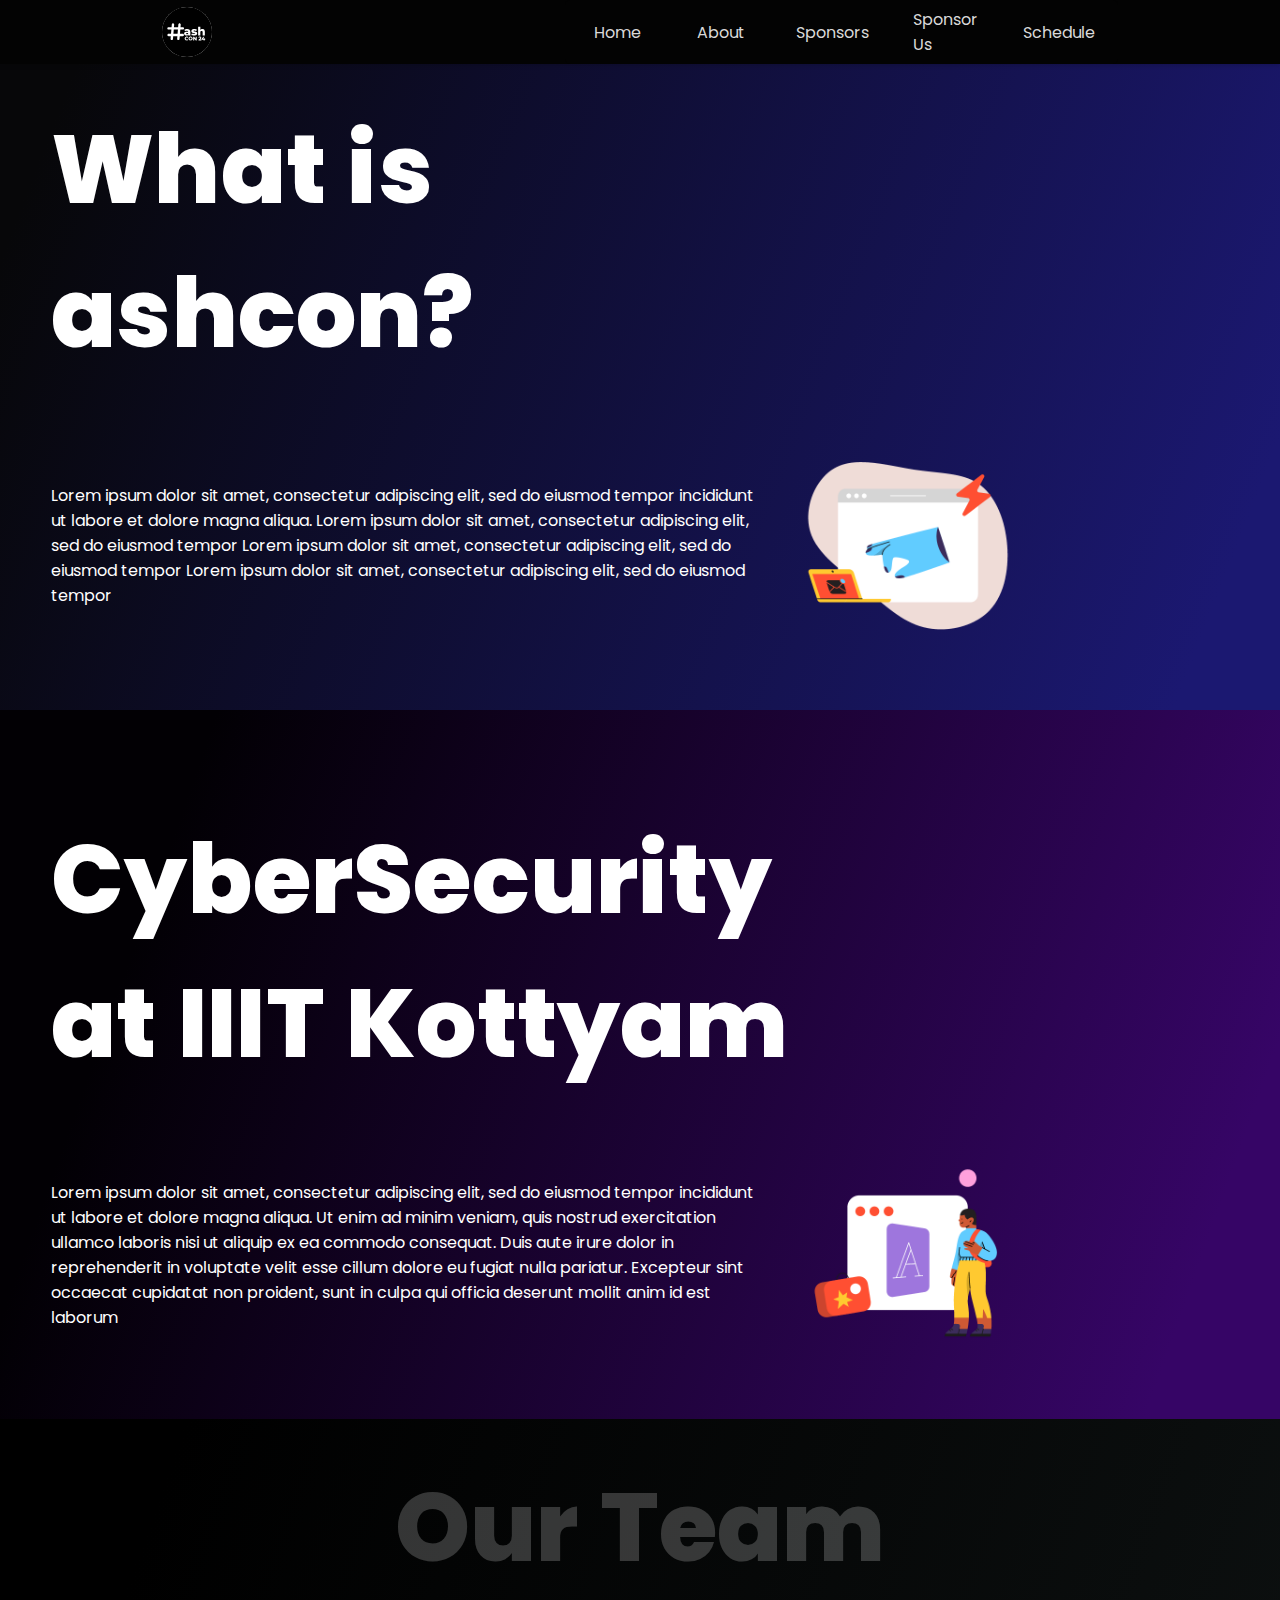
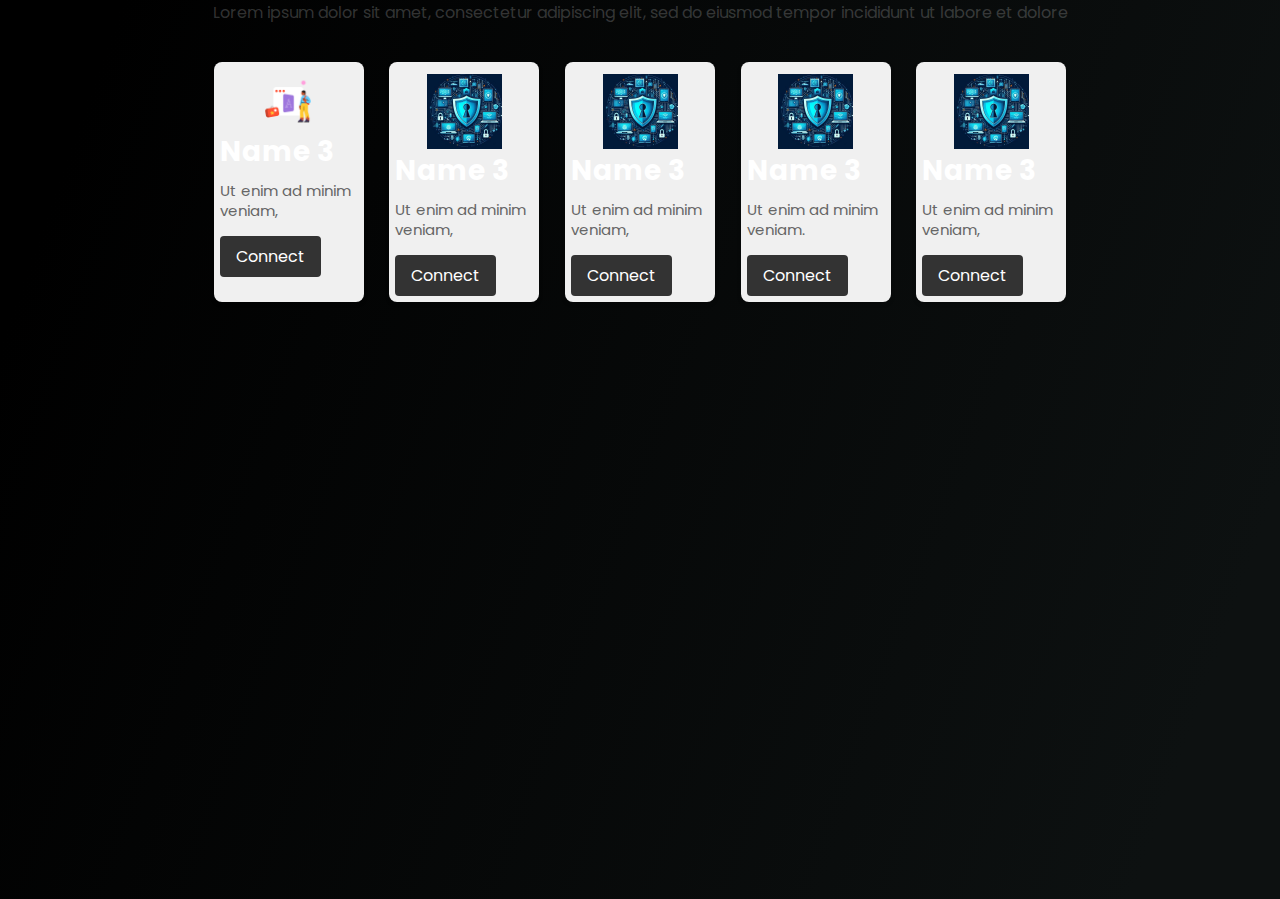
==== index.html @ 18a9d892 "Update and rename aboutus.html to index.html" ====
<!DOCTYPE html>
<html lang="en">
    <head>
        <meta charset="UTF-8" />
        <meta name="viewport" content="width=device-width initial-scale=1" />
        <title>About Us</title>
        <link rel="stylesheet" href="styles-aboutus.css" />
    </head>
    <body>
        <header id="navbar">
            <nav class="navbar-container container">
                <a href="/" class="home-link">
                  <div class="navbar-logo"><img src="Logo.svg" class="logo"></div>
                  
                </a>
                <button type="button" id="navbar-toggle" aria-controls="navbar-menu" aria-label="Toggle menu" aria-expanded="false">
                  <span class="icon-bar"></span>
                  <span class="icon-bar"></span>
                  <span class="icon-bar"></span>
                </button>
                <div id="navbar-menu" aria-labelledby="navbar-toggle">
                  <ul class="navbar-links">
                    <li class="navbar-item"><a class="navbar-link" href="/home">Home</a></li>
                    <li class="navbar-item"><a class="navbar-link" href="/about">About</a></li>
                    <li class="navbar-item"><a class="navbar-link" href="/sponsors">Sponsors</a></li>
                    <li class="navbar-item"><a class="navbar-link" href="/sponsorUs">Sponsor Us</a></li>
                    <li class="navbar-item"><a class="navbar-link" href="/Schedule">Schedule</a></li>
                  </ul>
                </div>
              </nav>
        </header>

        <section class="section-1">
            
            <div class="content-main">
                
                    <div class="main-info">
                        <h1>What is</h1>
                        <h1><span class="change"></span>ashcon?</h1>
                        
                    </div>
                    <div class="main-img">
                        <p>
                            Lorem ipsum dolor sit amet, consectetur adipiscing elit, sed do eiusmod tempor incididunt ut labore et dolore magna aliqua. 
                               Lorem ipsum dolor sit amet, consectetur adipiscing elit, sed do eiusmod tempor
                               Lorem ipsum dolor sit amet, consectetur adipiscing elit, sed do eiusmod tempor
                               Lorem ipsum dolor sit amet, consectetur adipiscing elit, sed do eiusmod tempor
                       </p>
                            <img src="data-security-threat.png" />
                    </div>

            </div>
            
        </section>
        <section class="section-2">
            
            <div class="content-main">
                
                    <div class="main-info">
                        <h1> CyberSecurity</h1>
                        <h1>at IIIT Kottyam</h1>
                       
                    </div>
                    <div class="main-img">
                        <p>
                            Lorem ipsum dolor sit amet, consectetur adipiscing elit, sed do eiusmod tempor incididunt ut labore et dolore magna aliqua. Ut enim ad minim veniam, quis nostrud exercitation ullamco laboris nisi ut aliquip ex ea commodo consequat.
                            Duis aute irure dolor in reprehenderit in voluptate velit esse cillum dolore eu fugiat nulla pariatur.
                           Excepteur sint occaecat cupidatat non proident, sunt in culpa qui officia deserunt mollit anim id est laborum
                           
                       </p>
                            <img src="person-taking-an-online-class.png" />
                    </div>

            </div>
            
        </section>

        <section class="section-3">
            <div class="content-main">
                    <section class="scroll-reveal main-info">
                        <h1>Our Team</h1>
                        <p>
                             Lorem ipsum dolor sit amet, consectetur adipiscing elit, sed do eiusmod tempor incididunt ut labore et dolore
                        </p>
                    </section>
            </div>
                    <div class="card-container">
                         
                        
                        <div class="card">
                            <img src="person-taking-an-online-class.png" />
                            <div class="card-content">
                            <h3>Name 3</h3>
                            <p>Ut enim ad minim veniam,</p>
                            <a href ="#" class="btn">Connect</a>
                        </div>
                         </div>
                         <div class="card">
                            <img src="cybersec.jpg" />
                            <div class="card-content">
                            <h3>Name 3</h3>
                            <p>Ut enim ad minim veniam,</p>
                            <a href ="#" class="btn">Connect</a>
                        </div>
                         </div>
                         <div class="card">
                            <img src="cybersec.jpg" />
                            <div class="card-content">
                            <h3>Name 3</h3>
                            <p>Ut enim ad minim veniam,</p>
                            <a href ="#" class="btn">Connect</a>
                        </div>
                         </div>
                         <div class="card">
                            <img src="cybersec.jpg" />
                            <div class="card-content">
                            <h3>Name 3</h3>
                            <p>Ut enim ad minim veniam.</p>
                            <a href ="#" class="btn">Connect</a>
                        </div>
                         </div>
                         <div class="card">
                            <img src="cybersec.jpg" />
                            <div class="card-content">
                            <h3>Name 3</h3>
                            <p>Ut enim ad minim veniam,</p>
                            <a href ="#" class="btn">Connect</a>
                        </div>
                         </div>
                    </div>
        </section>
        <script src="script.js"></script>
    </body>
</html>
---- styles-aboutus.css ----
@import url('https://fonts.googleapis.com/css2?family=Poppins:wght@200;300;400;500;600;700&display=swap');

:root {
    --navbar-bg-color: hsl(0, 0%, 1%);
    --navbar-text-color: hsl(0, 0%, 85%);
    --navbar-text-color-focus: white;
    --navbar-bg-contrast: hsl(0, 0%, 25%);
  }

*{
  margin: 0;
  padding: 0;
  box-sizing: border-box;
  font-family: 'Poppins', sans-serif;
  color: white;
  text-decoration: none;

}
html,body{
    width: 100%;
    scroll-behavior: smooth;
    
    
}

.container {
    max-width: 1000px;
    padding-left: 1.4rem;
    padding-right: 1.4rem;
    margin-left: auto;
    margin-right: auto;
  }
  #navbar {
    --navbar-height: 64px;
    position: fixed;
    height: var(--navbar-height);
    background-color: var(--navbar-bg-color);
    left: 0;
    right: 0;
    box-shadow: 0 2px 4px rgba(0, 0, 0, 0.15);
    z-index: 2;
  }
  .navbar-container {
    display: flex;
    justify-content: space-between;
    height: 100%;
    align-items: center;
  }
  .navbar-item {
    margin: 0.6em;
    width: 100%;
  }
  
  .home-link,
  .navbar-link {
    color: var(--navbar-text-color);
    text-decoration: none;
    display: flex;
    word-spacing: 0.5px;
    font-weight: 400;
    align-items: center;
  }
  
  .home-link:is(:focus, :hover) {
    color: var(--navbar-text-color-focus);
  }
  
  .navbar-link {
    justify-content: center;
    width: 100%;
    padding: 0.4em 0.8em;
    border-radius: 5px;
  }
  
  .navbar-link:is(:focus, :hover) {
    color: var(--navbar-text-color-focus);
    background-color: var(--navbar-bg-contrast);
  }
  .navbar-logo {
    background-color: var(--navbar-text-color-focus);
    border-radius: 50%;
    width: 50px;
    height: 50px;
    margin-right: 0.5em;
  }
  #navbar-toggle {
    cursor: pointer;
    border: none;
    background-color: transparent;
    width: 40px;
    height: 40px;
    display: flex;
    align-items: center;
    justify-content: center;
    flex-direction: column;
  }
  .icon-bar {
    display: block;
    width: 25px;
    height: 4px;
    margin: 2px;
    background-color: var(--navbar-text-color);
  }
  #navbar-toggle:is(:focus, :hover) .icon-bar {
    background-color: var(--navbar-text-color-focus);
  }
  #navbar-toggle[aria-expanded="true"] .icon-bar:is(:first-child, :last-child) {
    position: absolute;
    margin: 0;
    width: 30px;
  }
  #navbar-toggle[aria-expanded="true"] .icon-bar:first-child {
    transform: rotate(45deg);
  }
  #navbar-toggle[aria-expanded="true"] .icon-bar:nth-child(2) {
    opacity: 0;
  }
  #navbar-toggle[aria-expanded="true"] .icon-bar:last-child {
    transform: rotate(-45deg);
  }
  #navbar-menu {
    position: fixed;
    top: var(--navbar-height);
    bottom: 0;
    opacity: 0;
    visibility: hidden;
    left: 0;
    right: 0;
  }
  #navbar-toggle[aria-expanded="true"] + #navbar-menu {
    background-color: rgba(0, 0, 0, 0.4);
    opacity: 1;
    visibility: visible;
  }
  .navbar-links {
    list-style: none;
    position: absolute;
    background-color: var(--navbar-bg-color);
    display: flex;
    flex-direction: column;
    align-items: center;
    left: 0;
    right: 0;
    margin: 1.4rem;
    border-radius: 5px;
    box-shadow: 0 0 20px rgba(0, 0, 0, 0.3);
  }
.logo{
    width: 100%
}
  #navbar-toggle[aria-expanded="true"] + #navbar-menu .navbar-links {
    padding: 1em;
  }
  @media screen and (min-width: 700px) {
    #navbar-toggle,
    #navbar-toggle[aria-expanded="true"] {
      display: none;
    }
  
    #navbar-menu,
    #navbar-toggle[aria-expanded="true"] #navbar-menu {
      visibility: visible;
      opacity: 1;
      position: static;
      display: block;
      height: 100%;
    }

  
    .navbar-links,
    #navbar-toggle[aria-expanded="true"] #navbar-menu .navbar-links {
      margin: 0;
      padding: 0;
      box-shadow: none;
      position: static;
      flex-direction: row;
      width: 100%;
      height: 100%;
    }
  }
.section-1{
    
    background-image: linear-gradient( 111.4deg,  rgba(7,7,9,1) 6.5%, rgba(27,24,113,1) 93.2% );
    margin: 0 auto;
    

}
.section-2{
    width: 100vw;
    background-image: linear-gradient( 109.6deg, rgba(2,0,4,1) 14.2%,rgb(54, 5, 102)91.2% );
    margin: 0 auto;

}
.section-3{
    height: 120vh;
    background: linear-gradient(109.6deg, rgb(0, 0, 0) 11.2%, rgb(13, 17, 17) 91.1%);
    margin: 0 auto;

}

h1{
    font-weight: 800;
    font-size: 6rem;
    letter-spacing: 0.2px;
    word-spacing: 0.2rem;
    line-height: 1.5;
    
}


.section-1 > .content-main, .section-2 > .content-main{
    position: relative;
    top: 20%;
    padding: 4%;

}

.change::after{
    content: "";
    animation: change 2s linear infinite;
    
}

@keyframes change{
    0%{
        content: "#";
    }
    100%{
        content: "H";
    }

}



.content-main{
    width: 100%;
    display: flex;
    flex-direction: column;
    justify-content: space-between;
    align-items: center;
    margin:  auto;
    
}



.main-info{
    width: 100%;
    max-width: 100%;
    text-align: justify;
    margin: 4%;
    margin-bottom: 4%;


}
.main-img{
    display:flex;
    flex-direction: row;
    justify-content: flex-start;
    align-items: center;
    width: 100%;
    
    
}

.main-img p{
    position: relative;
    top: 10%;
    width: 60%;
    animation: fade 3s linear both;
    animation-timeline: view();
    -webkit-animation-timeline: view();
    animation-range: entry 30% cover 40%;
    animation-duration: 1ms;
}
@keyframes fade{
    from{
            opacity: 0;
            
            
    }
    to{
        opacity: 1;
        transform: translateX(6%);
        
    }

}

@-moz-keyframes fade{
    from{
            opacity: 0;
            
            
    }
    to{
        opacity: 1;
        transform: translateX(6%);
        
    }

}
.main-img img{
    
    width: 30%;
    border-radius: 50%;
    width: 300px;
    animation: fade 4s linear both;
    animation-range: entry 30% cover 30%;
    animation-timeline: view();
}


.section-3 > .content-main{
    position: relative;
    top: 1%;
    padding: 2%;
}

.section-3 > .content-main > .main-info{
    text-align: center;
    display: flex;
    flex-direction: column;
    justify-items: center;
    align-items: center;
    margin: 0 auto;
}

.scroll-reveal > *{
    color: hsl(0 0% 100% / 0.2);
    background-repeat: no-repeat;
    background-clip: text;
    background-size: 0% 100%;
    background-image: linear-gradient(90deg, white,white);
    animation: scroll-reveal linear forwards;
    -webkit-animation-timeline: view();
    animation-timeline: view();
    animation-range: entry 20% cover 40%;
    
    
}


@keyframes scroll-reveal {
    to{
        background-size: 100% 100% ;
    }
}

.card-container{
    display: flex;
    flex-direction: row;
    flex-wrap: wrap;
    justify-content: center;

    margin-top: 10px;
}

.card{
    width: 150px;
    background-color: #f0f0f0;
    border-radius: 8px;
    overflow: hidden;
    box-shadow: 0 2px 4px rgba(0,0,0,0.2);
    margin: 1%;
    transition: tranform 0.8s ease;
}

.card img{
    width: 50%;
    height: auto;
    align-self: center;
    position: relative;
    top: 5%;
    left: 25%;
    margin: 0 auto;

}
.card:hover{
    transform: translateY(-10px);
}
.card-content{
    padding: 4%;
}

.card-content h3{
    font-size: 28px;
    margin-bottom: 8px;
}

.card-content p{
    color: #666;
    font-size: 15px;
    line-height:  1.3;
}

.card-content .btn{
    display: inline-block;
    padding: 8px 16px;
    background-color: #333;
    border-radius: 4px;
    margin-top: 16px;
    color: #fff;
}




@media only screen and (max-width: 767px) {

    /* Styles for screens up to 768px width */
    .navbar > ul > li{
        content :"";
    }
    .section-1,.section-2,.section-3{
        width: 100vw;
        overflow-x: hidden ;
    }
    .main-info{
        position: relative;
        top: 10%;
    }
    
    h1{
        font-size: 3rem;
        position: relative;
        top: 30%;
        margin: 2% auto;
    }
    .main-img{
        display:flex;
        flex-direction: column;
        justify-content: flex-start;
        align-items: center;
        width: 100%;
        
        
    }
    
    .main-img p{
        margin-top: 2%;
        width: 60%;
        animation: fade 1s linear both;
        animation-timeline: view();
        -webkit-animation-timeline: view();
        animation-range: entry 10% cover 20%;
        animation-duration: 1ms;
    }
    @keyframes fade{
        from{
                opacity: 0;
                
                
        }
        to{
            opacity: 1;
            
            
        }
    

    
}
  
  @media only screen and (min-width: 768px) and (max-width: 1024px) {
    /* Styles for screens between 769px and 1024px width */
    
   
    h1{
        
        font-size: 4rem;
        letter-spacing: 0.1px;
        word-spacing: 0.2rem;
        line-height: 1.2;
        margin-bottom: 2%;
        
    }
    
    .main-img p{
        margin-top: 2%;
        width: 60%;
        animation: fade 3s linear both;
        animation-timeline: view();
        -webkit-animation-timeline: view();
        animation-range: entry 50% cover 40%;
        animation-duration: 1ms;
    }
    @keyframes fade{
        from{
                opacity: 0;
                
                
        }
        to{
            opacity: 1;
            
            
        }
    
    }
    
   
  }
}
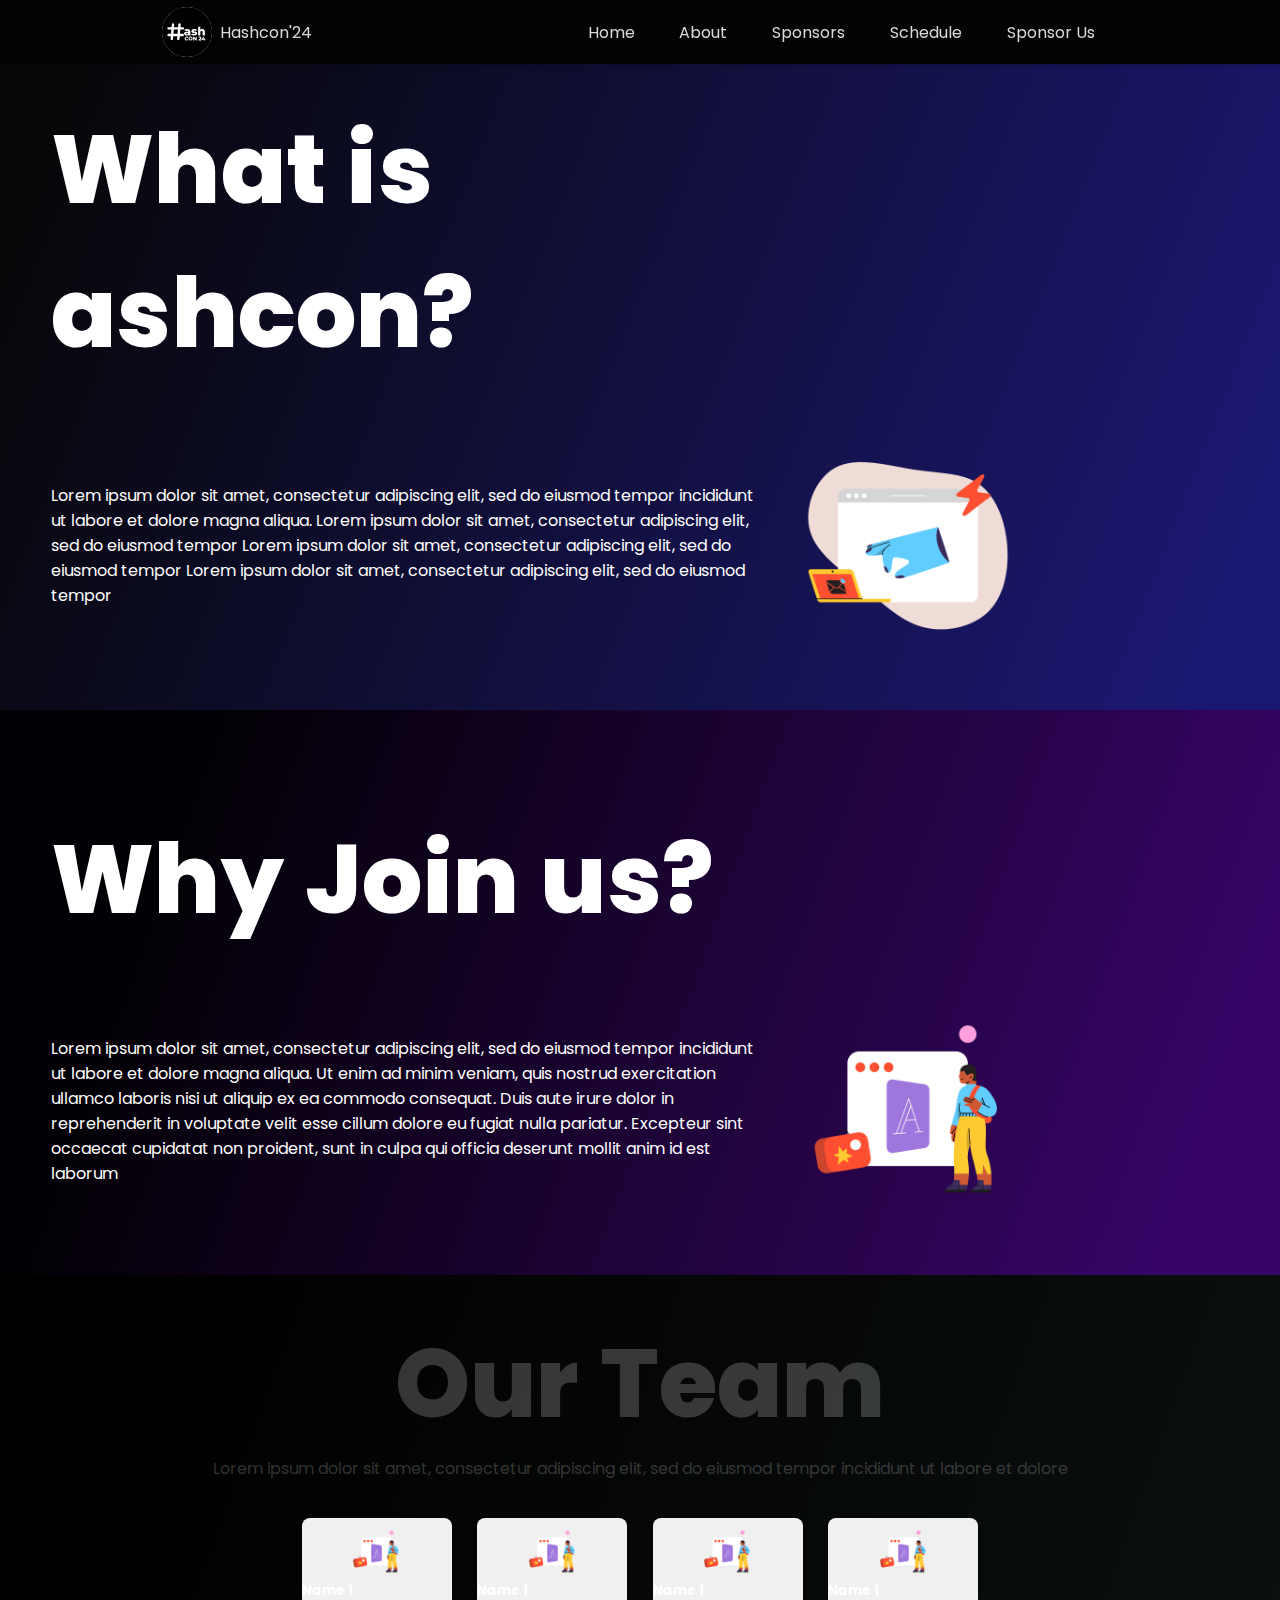
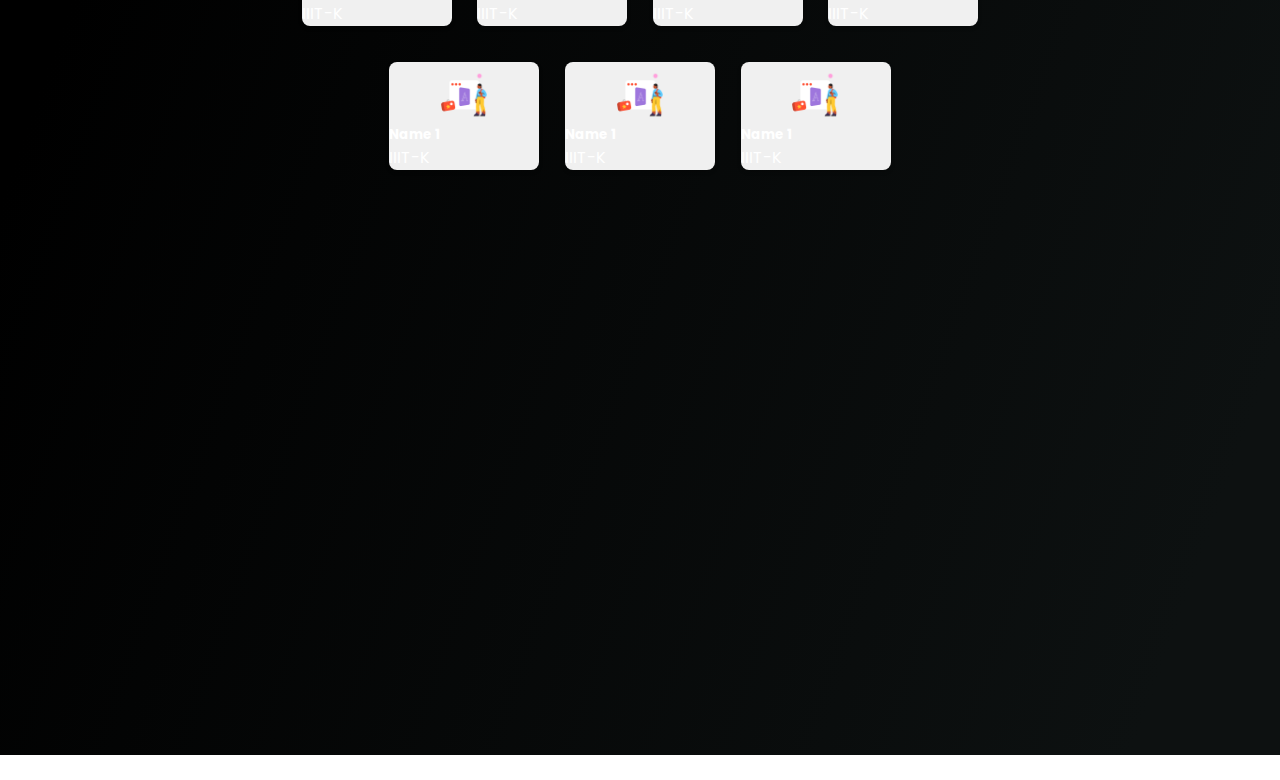
==== commit fe193141: "Update index.html" ====
--- a/index.html
+++ b/index.html
@@ -5,13 +5,16 @@
         <meta name="viewport" content="width=device-width initial-scale=1" />
         <title>About Us</title>
         <link rel="stylesheet" href="styles-aboutus.css" />
+        <link rel="stylesheet" href="https://cdnjs.cloudflare.com/ajax/libs/font-awesome/6.3.0/css/all.min.css">
+        <link rel="icon" type="image/x-icon" href="logo.png">
     </head>
     <body>
+        <div class="flex">
         <header id="navbar">
             <nav class="navbar-container container">
                 <a href="/" class="home-link">
                   <div class="navbar-logo"><img src="Logo.svg" class="logo"></div>
-                  
+                  Hashcon'24
                 </a>
                 <button type="button" id="navbar-toggle" aria-controls="navbar-menu" aria-label="Toggle menu" aria-expanded="false">
                   <span class="icon-bar"></span>
@@ -23,8 +26,8 @@
                     <li class="navbar-item"><a class="navbar-link" href="/home">Home</a></li>
                     <li class="navbar-item"><a class="navbar-link" href="/about">About</a></li>
                     <li class="navbar-item"><a class="navbar-link" href="/sponsors">Sponsors</a></li>
-                    <li class="navbar-item"><a class="navbar-link" href="/sponsorUs">Sponsor Us</a></li>
                     <li class="navbar-item"><a class="navbar-link" href="/Schedule">Schedule</a></li>
+                    <li class="navbar-item"><a class="navbar-link" href="/sponsorUs">Sponsor&nbsp;Us</a></li>
                   </ul>
                 </div>
               </nav>
@@ -36,8 +39,7 @@
                 
                     <div class="main-info">
                         <h1>What is</h1>
-                        <h1><span class="change"></span>ashcon?</h1>
-                        
+                        <h1><span class="change"></span>ashcon?</h1> 
                     </div>
                     <div class="main-img">
                         <p>
@@ -57,9 +59,7 @@
             <div class="content-main">
                 
                     <div class="main-info">
-                        <h1> CyberSecurity</h1>
-                        <h1>at IIIT Kottyam</h1>
-                       
+                        <h1>Why Join us?</h1>
                     </div>
                     <div class="main-img">
                         <p>
@@ -84,51 +84,71 @@
                         </p>
                     </section>
             </div>
-                    <div class="card-container">
-                         
-                        
-                        <div class="card">
+                <div class="card-container">
+                    <div class="card">
                             <img src="person-taking-an-online-class.png" />
-                            <div class="card-content">
-                            <h3>Name 3</h3>
-                            <p>Ut enim ad minim veniam,</p>
-                            <a href ="#" class="btn">Connect</a>
+                        <div class="card-info">
+                                <h5>Name 1</h5>
+                                <p>IIIT-K</p>
                         </div>
-                         </div>
-                         <div class="card">
-                            <img src="cybersec.jpg" />
-                            <div class="card-content">
-                            <h3>Name 3</h3>
-                            <p>Ut enim ad minim veniam,</p>
-                            <a href ="#" class="btn">Connect</a>
+                    </div>
+                    <div class="card">
+                        <img src="person-taking-an-online-class.png" />
+                    <div class="card-info">
+                            <h5>Name 1</h5>
+                            <p>IIIT-K</p>
+                    </div>
+                </div>
+                <div class="card">
+                    <img src="person-taking-an-online-class.png" />
+                <div class="card-info">
+                        <h5>Name 1</h5>
+                        <p>IIIT-K</p>
+                </div>
+            </div>
+            <div class="card">
+                <img src="person-taking-an-online-class.png" />
+            <div class="card-info">
+                    <h5>Name 1</h5>
+                    <p>IIIT-K</p>
+            </div>
+        </div>
+                </div>
+                <div class="card-container">
+                    <div class="card">
+                            <img src="person-taking-an-online-class.png" />
+                        <div class="card-info">
+                                <h5>Name 1</h5>
+                                <p>IIIT-K</p>
                         </div>
-                         </div>
-                         <div class="card">
-                            <img src="cybersec.jpg" />
-                            <div class="card-content">
-                            <h3>Name 3</h3>
-                            <p>Ut enim ad minim veniam,</p>
-                            <a href ="#" class="btn">Connect</a>
-                        </div>
-                         </div>
-                         <div class="card">
-                            <img src="cybersec.jpg" />
-                            <div class="card-content">
-                            <h3>Name 3</h3>
-                            <p>Ut enim ad minim veniam.</p>
-                            <a href ="#" class="btn">Connect</a>
-                        </div>
-                         </div>
-                         <div class="card">
-                            <img src="cybersec.jpg" />
-                            <div class="card-content">
-                            <h3>Name 3</h3>
-                            <p>Ut enim ad minim veniam,</p>
-                            <a href ="#" class="btn">Connect</a>
-                        </div>
-                         </div>
                     </div>
+                    <div class="card">
+                        <img src="person-taking-an-online-class.png" />
+                    <div class="card-info">
+                            <h5>Name 1</h5>
+                            <p>IIIT-K</p>
+                    </div>
+                </div>
+                <div class="card">
+                    <img src="person-taking-an-online-class.png" />
+                <div class="card-info">
+                        <h5>Name 1</h5>
+                        <p>IIIT-K</p>
+                </div>
+            </div>
+                </div>
         </section>
+        <footer class="footer">
+            <div class="social-media">
+              <a href="https://www.facebook.com/iiitkottayamofficial/" target="_blank"><i class="fab fa-facebook-f"></i></a>
+              <a href="https://twitter.com/IIITKKottayam" target="_blank"><i class="fab fa-twitter"></i></a>
+              <a href="https://www.instagram.com/yourpage" target="_blank"><i class="fab fa-instagram"></i></a>
+              <a href="https://www.linkedin.com/in/iiit-kottayam" target="_blank"><i class="fab fa-linkedin-in"></i></a>
+              <a href="https://www.youtube.com/channel/UC3jrKDXjl7_c5bld5x8C1vw" target="_blank"><i class="fab fa-youtube"></i></a>
+              
+            </div>
+        </footer>
+    </div>
         <script src="script.js"></script>
     </body>
 </html>
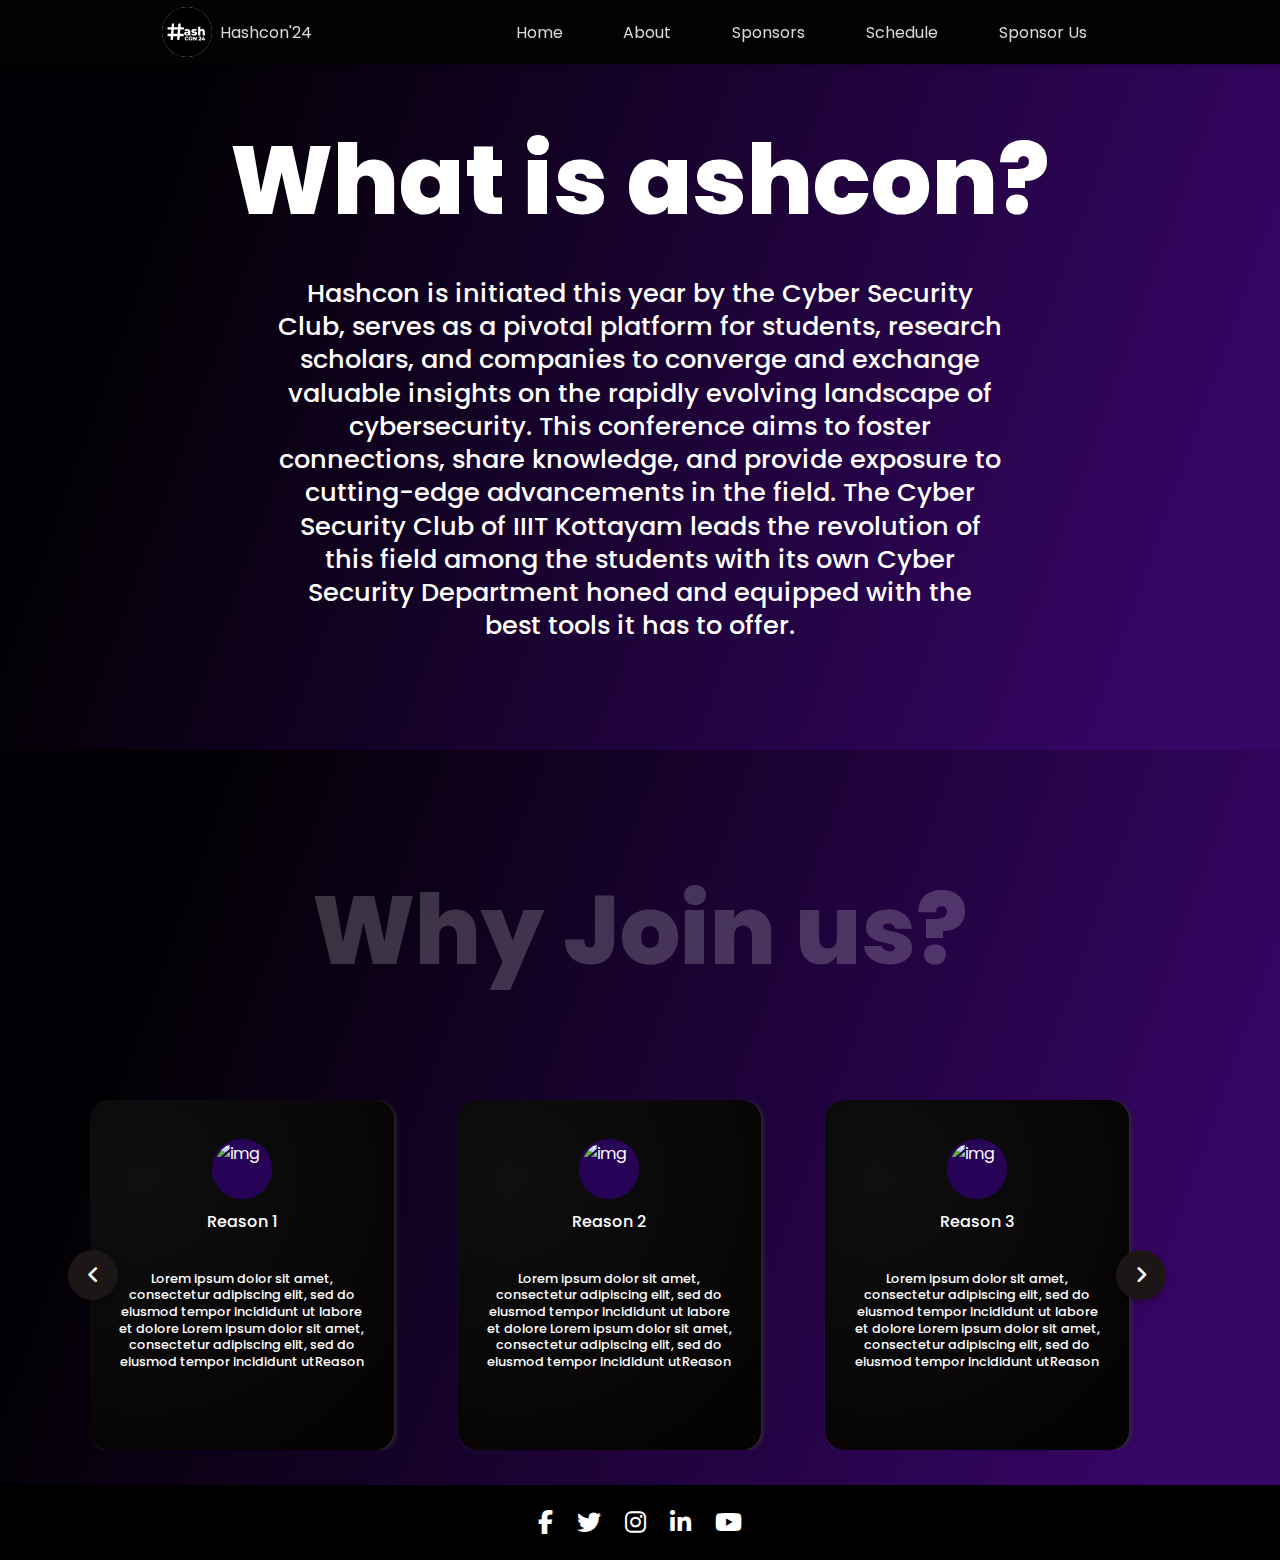
==== commit bd7dbdc4: "Update index.html" ====
--- a/index.html
+++ b/index.html
@@ -5,6 +5,7 @@
         <meta name="viewport" content="width=device-width initial-scale=1" />
         <title>About Us</title>
         <link rel="stylesheet" href="styles-aboutus.css" />
+        <link rel="stylesheet" href="https://cdnjs.cloudflare.com/ajax/libs/font-awesome/6.3.0/css/all.min.css">
         <link rel="stylesheet" href="https://cdnjs.cloudflare.com/ajax/libs/font-awesome/6.3.0/css/all.min.css">
         <link rel="icon" type="image/x-icon" href="logo.png">
     </head>
@@ -28,29 +29,20 @@
                     <li class="navbar-item"><a class="navbar-link" href="/sponsors">Sponsors</a></li>
                     <li class="navbar-item"><a class="navbar-link" href="/Schedule">Schedule</a></li>
                     <li class="navbar-item"><a class="navbar-link" href="/sponsorUs">Sponsor&nbsp;Us</a></li>
-                  </ul>
                 </div>
               </nav>
         </header>
 
         <section class="section-1">
-            
             <div class="content-main">
                 
                     <div class="main-info">
-                        <h1>What is</h1>
-                        <h1><span class="change"></span>ashcon?</h1> 
-                    </div>
-                    <div class="main-img">
+                        <h1>What is
+                        <span class="change"></span>ashcon?</h1> 
                         <p>
-                            Lorem ipsum dolor sit amet, consectetur adipiscing elit, sed do eiusmod tempor incididunt ut labore et dolore magna aliqua. 
-                               Lorem ipsum dolor sit amet, consectetur adipiscing elit, sed do eiusmod tempor
-                               Lorem ipsum dolor sit amet, consectetur adipiscing elit, sed do eiusmod tempor
-                               Lorem ipsum dolor sit amet, consectetur adipiscing elit, sed do eiusmod tempor
+                            Hashcon is initiated this year by the Cyber Security Club, serves as a pivotal platform for students, research scholars, and companies to converge and exchange valuable insights on the rapidly evolving landscape of cybersecurity. This conference aims to foster connections, share knowledge, and provide exposure to cutting-edge advancements in the field. The Cyber Security Club of IIIT Kottayam leads the revolution of this field  among the students with its own Cyber Security Department honed and equipped with the best tools it has to offer.
                        </p>
-                            <img src="data-security-threat.png" />
-                    </div>
-
+            </div>
             </div>
             
         </section>
@@ -58,86 +50,90 @@
             
             <div class="content-main">
                 
-                    <div class="main-info">
+                    <div class="scroll-reveal main-info">
                         <h1>Why Join us?</h1>
                     </div>
-                    <div class="main-img">
-                        <p>
-                            Lorem ipsum dolor sit amet, consectetur adipiscing elit, sed do eiusmod tempor incididunt ut labore et dolore magna aliqua. Ut enim ad minim veniam, quis nostrud exercitation ullamco laboris nisi ut aliquip ex ea commodo consequat.
-                            Duis aute irure dolor in reprehenderit in voluptate velit esse cillum dolore eu fugiat nulla pariatur.
-                           Excepteur sint occaecat cupidatat non proident, sunt in culpa qui officia deserunt mollit anim id est laborum
-                           
-                       </p>
-                            <img src="person-taking-an-online-class.png" />
-                    </div>
-
+                    <div class="wrapper">
+                        <i id="left" class="fa-solid fa-angle-left"></i>
+                        <ul class="carousel">
+                          <li class="card">
+                            <div class="img"><img src="logo.png" alt="img" draggable="false"></div>
+                            <h2>Reason 1</h2>
+                            <p> Lorem ipsum dolor sit amet, consectetur adipiscing elit, sed do eiusmod tempor incididunt ut labore et dolore
+                                Lorem ipsum dolor sit amet, consectetur adipiscing elit, sed do eiusmod tempor incididunt utReason
+                            </p>
+                          </li>
+                          <li class="card">
+                            <div class="img"><img src="logo.png" alt="img" draggable="false"></div>
+                            <h2>Reason 2</h2>
+                            <p> Lorem ipsum dolor sit amet, consectetur adipiscing elit, sed do eiusmod tempor incididunt ut labore et dolore
+                                Lorem ipsum dolor sit amet, consectetur adipiscing elit, sed do eiusmod tempor incididunt utReason
+                            </p>
+                          </li>
+                          <li class="card">
+                            <div class="img"><img src="logo.png" alt="img" draggable="false"></div>
+                            <h2>Reason 3</h2>
+                            <p> Lorem ipsum dolor sit amet, consectetur adipiscing elit, sed do eiusmod tempor incididunt ut labore et dolore
+                                Lorem ipsum dolor sit amet, consectetur adipiscing elit, sed do eiusmod tempor incididunt utReason
+                            </p>
+                          </li>
+                          <li class="card">
+                            <div class="img"><img src="logo.png" alt="img" draggable="false"></div>
+                            <h2>Reason 4</h2>
+                            <p> Lorem ipsum dolor sit amet, consectetur adipiscing elit, sed do eiusmod tempor incididunt ut labore et dolore
+                                Lorem ipsum dolor sit amet, consectetur adipiscing elit, sed do eiusmod tempor incididunt utReason
+                            </p>
+                          </li>
+                          <li class="card">
+                            <div class="img"><img src="logo.png" alt="img" draggable="false"></div>
+                            <h2>Reason 5</h2>
+                            <p> Lorem ipsum dolor sit amet, consectetur adipiscing elit, sed do eiusmod tempor incididunt ut labore et dolore
+                                Lorem ipsum dolor sit amet, consectetur adipiscing elit, sed do eiusmod tempor incididunt utReason
+                            </p>
+                          </li>
+                          <li class="card">
+                            <div class="img"><img src="logo.png" alt="img" draggable="false"></div>
+                           <h2>Reason 6</h2>
+                           <p> Lorem ipsum dolor sit amet, consectetur adipiscing elit, sed do eiusmod tempor incididunt ut labore et dolore
+                            Lorem ipsum dolor sit amet, consectetur adipiscing elit, sed do eiusmod tempor incididunt utReason
+                            </p>
+                          </li>
+                          <li class="card">
+                            <div class="img"><img src="logo.png" alt="img" draggable="false"></div>
+                           <h2>Reason 7</h2>
+                           <p> Lorem ipsum dolor sit amet, consectetur adipiscing elit, sed do eiusmod tempor incididunt ut labore et dolore
+                            Lorem ipsum dolor sit amet, consectetur adipiscing elit, sed do eiusmod tempor incididunt utReason
+                            </p>
+                          </li>
+                          <li class="card">
+                            <div class="img"><img src="logo.png" alt="img" draggable="false"></div>
+                           <h2>Reason 8</h2>
+                           <p> Lorem ipsum dolor sit amet, consectetur adipiscing elit, sed do eiusmod tempor incididunt ut labore et dolore
+                            Lorem ipsum dolor sit amet, consectetur adipiscing elit, sed do eiusmod tempor incididunt utReason
+                            </p>
+                          </li>
+                          <li class="card">
+                            <div class="img"><img src="logo.png" alt="img" draggable="false"></div>
+                           <h2>Reason 9</h2>
+                           <p> Lorem ipsum dolor sit amet, consectetur adipiscing elit, sed do eiusmod tempor incididunt ut labore et dolore
+                            Lorem ipsum dolor sit amet, consectetur adipiscing elit, sed do eiusmod tempor incididunt utReason
+                            </p>
+                          </li>
+                          <li class="card">
+                            <div class="img"><img src="logo.png" alt="img" draggable="false"></div>
+                           <h2>Reason 10</h2>
+                           <p> Lorem ipsum dolor sit amet, consectetur adipiscing elit, sed do eiusmod tempor incididunt ut labore et dolore
+                            Lorem ipsum dolor sit amet, consectetur adipiscing elit, sed do eiusmod tempor incididunt utReason
+                            </p>
+                          </li>
+                        </ul>
+                        <i id="right" class="fa-solid fa-angle-right"></i>
+                      </div>
             </div>
             
         </section>
 
-        <section class="section-3">
-            <div class="content-main">
-                    <section class="scroll-reveal main-info">
-                        <h1>Our Team</h1>
-                        <p>
-                             Lorem ipsum dolor sit amet, consectetur adipiscing elit, sed do eiusmod tempor incididunt ut labore et dolore
-                        </p>
-                    </section>
-            </div>
-                <div class="card-container">
-                    <div class="card">
-                            <img src="person-taking-an-online-class.png" />
-                        <div class="card-info">
-                                <h5>Name 1</h5>
-                                <p>IIIT-K</p>
-                        </div>
-                    </div>
-                    <div class="card">
-                        <img src="person-taking-an-online-class.png" />
-                    <div class="card-info">
-                            <h5>Name 1</h5>
-                            <p>IIIT-K</p>
-                    </div>
-                </div>
-                <div class="card">
-                    <img src="person-taking-an-online-class.png" />
-                <div class="card-info">
-                        <h5>Name 1</h5>
-                        <p>IIIT-K</p>
-                </div>
-            </div>
-            <div class="card">
-                <img src="person-taking-an-online-class.png" />
-            <div class="card-info">
-                    <h5>Name 1</h5>
-                    <p>IIIT-K</p>
-            </div>
-        </div>
-                </div>
-                <div class="card-container">
-                    <div class="card">
-                            <img src="person-taking-an-online-class.png" />
-                        <div class="card-info">
-                                <h5>Name 1</h5>
-                                <p>IIIT-K</p>
-                        </div>
-                    </div>
-                    <div class="card">
-                        <img src="person-taking-an-online-class.png" />
-                    <div class="card-info">
-                            <h5>Name 1</h5>
-                            <p>IIIT-K</p>
-                    </div>
-                </div>
-                <div class="card">
-                    <img src="person-taking-an-online-class.png" />
-                <div class="card-info">
-                        <h5>Name 1</h5>
-                        <p>IIIT-K</p>
-                </div>
-            </div>
-                </div>
-        </section>
+       
         <footer class="footer">
             <div class="social-media">
               <a href="https://www.facebook.com/iiitkottayamofficial/" target="_blank"><i class="fab fa-facebook-f"></i></a>
--- a/styles-aboutus.css
+++ b/styles-aboutus.css
@@ -5,7 +5,20 @@
     --navbar-text-color: hsl(0, 0%, 85%);
     --navbar-text-color-focus: white;
     --navbar-bg-contrast: hsl(0, 0%, 25%);
-  }
+    --first-color: hsl(38, 92%, 58%);
+  --first-color-light: hsl(38, 100%, 78%);
+  --first-color-alt: hsl(32, 75%, 50%);
+  --second-color: hsl(195, 75%, 52%);
+  --dark-color: hsl(212, 40%, 12%);
+  --white-color: hsl(212, 4%, 95%);
+  --body-color: hsl(212, 42%, 15%);
+  --container-color: hsl(212, 42%, 20%);
+  }
+
+.flex{
+    display: flex;
+    flex-direction: column;
+}
 
 *{
   margin: 0;
@@ -17,12 +30,22 @@
 
 }
 html,body{
-    width: 100%;
+    width: 100vw;
     scroll-behavior: smooth;
-    
-    
-}
-
+    background-color: black;
+    
+    
+}
+
+body{
+    min-height: 100%;
+}
+
+.footer{
+    margin-top: auto; 
+}
+
+/* navbar styling */
 .container {
     max-width: 1000px;
     padding-left: 1.4rem;
@@ -66,9 +89,11 @@
   }
   
   .navbar-link {
+    display: flex;
     justify-content: center;
     width: 100%;
-    padding: 0.4em 0.8em;
+    text-align: center;
+    padding: 0.4em 1.3em;
     border-radius: 5px;
   }
   
@@ -151,7 +176,7 @@
   #navbar-toggle[aria-expanded="true"] + #navbar-menu .navbar-links {
     padding: 1em;
   }
-  @media screen and (min-width: 700px) {
+  @media screen and (min-width: 769px) {
     #navbar-toggle,
     #navbar-toggle[aria-expanded="true"] {
       display: none;
@@ -178,9 +203,11 @@
       height: 100%;
     }
   }
+
+/* sections Styling */
 .section-1{
-    
-    background-image: linear-gradient( 111.4deg,  rgba(7,7,9,1) 6.5%, rgba(27,24,113,1) 93.2% );
+
+    background-image: linear-gradient( 109.6deg, rgba(2,0,4,1) 14.2%,rgb(54, 5, 102)91.2% );
     margin: 0 auto;
     
 
@@ -191,39 +218,34 @@
     margin: 0 auto;
 
 }
-.section-3{
-    height: 120vh;
-    background: linear-gradient(109.6deg, rgb(0, 0, 0) 11.2%, rgb(13, 17, 17) 91.1%);
-    margin: 0 auto;
-
-}
-
+
+
+/* h1, p styling */
 h1{
     font-weight: 800;
     font-size: 6rem;
     letter-spacing: 0.2px;
-    word-spacing: 0.2rem;
-    line-height: 1.5;
-    
-}
-
-
-.section-1 > .content-main, .section-2 > .content-main{
-    position: relative;
-    top: 20%;
-    padding: 4%;
-
-}
-
+    margin-bottom: 2%; 
+    
+}
+p{
+    text-align: center;
+    font-weight: 500;
+    font-size: 1.6rem;
+    line-height: 1.3;
+}
+ /* # change animation */
 .change::after{
     content: "";
-    animation: change 2s linear infinite;
+    color:#005685;
+    animation: change 2s ease-in-out infinite;
     
 }
 
 @keyframes change{
     0%{
         content: "#";
+        
     }
     100%{
         content: "H";
@@ -231,42 +253,38 @@
 
 }
 
-
+/* content styiling */
 
 .content-main{
     width: 100%;
     display: flex;
     flex-direction: column;
-    justify-content: space-between;
-    align-items: center;
-    margin:  auto;
+    justify-content: center;
+    align-items: center;
+    margin: 0  auto;
+    padding: 35px;
+
     
 }
 
 
 
 .main-info{
+    display: flex;
+    flex-direction: column;
+    justify-content: center;
+    align-items: center;
     width: 100%;
     max-width: 100%;
     text-align: justify;
-    margin: 4%;
-    margin-bottom: 4%;
-
-
-}
-.main-img{
-    display:flex;
-    flex-direction: row;
-    justify-content: flex-start;
-    align-items: center;
-    width: 100%;
-    
-    
-}
-
-.main-img p{
+    align-items: center;
+    margin: 6%;
+}
+
+
+.main-info p{
     position: relative;
-    top: 10%;
+    top: 4%;
     width: 60%;
     animation: fade 3s linear both;
     animation-timeline: view();
@@ -282,34 +300,13 @@
     }
     to{
         opacity: 1;
-        transform: translateX(6%);
         
-    }
-
-}
-
-@-moz-keyframes fade{
-    from{
-            opacity: 0;
-            
-            
-    }
-    to{
-        opacity: 1;
-        transform: translateX(6%);
         
     }
 
 }
-.main-img img{
-    
-    width: 30%;
-    border-radius: 50%;
-    width: 300px;
-    animation: fade 4s linear both;
-    animation-range: entry 30% cover 30%;
-    animation-timeline: view();
-}
+
+
 
 
 .section-3 > .content-main{
@@ -327,7 +324,10 @@
     margin: 0 auto;
 }
 
-.scroll-reveal > *{
+
+/* scroll-reveal animation */
+
+.scroll-reveal > * {
     color: hsl(0 0% 100% / 0.2);
     background-repeat: no-repeat;
     background-clip: text;
@@ -336,7 +336,7 @@
     animation: scroll-reveal linear forwards;
     -webkit-animation-timeline: view();
     animation-timeline: view();
-    animation-range: entry 20% cover 40%;
+    animation-range: entry 20% cover 60%;
     
     
 }
@@ -348,99 +348,254 @@
     }
 }
 
+/* Wrappers / Horizantal scroll */
+.wrapper {
+    max-width: 1100px;
+    width: 100%;
+    position: relative;
+  }
+  .wrapper i {
+    top: 50%;
+    height: 50px;
+    width: 50px;
+    cursor: pointer;
+    font-size: 1.25rem;
+    position: absolute;
+    text-align: center;
+    line-height: 50px;
+    background: #1d1616;
+    border-radius: 50%;
+    box-shadow: 0 3px 6px rgba(0,0,0,0.23);
+    transform: translateY(-50%);
+    transition: transform 0.1s linear;
+  }
+  .wrapper i:active{
+    transform: translateY(-50%) scale(0.85);
+  }
+  .wrapper i:first-child{
+    left: -22px;
+    z-index: 1;
+  }
+  .wrapper i:last-child{
+    right: -22px;
+  }
+  .wrapper .carousel{
+    display: grid;
+    grid-auto-flow: column;
+    grid-auto-columns: calc((100% / 3) - 63px);
+    overflow-x: auto;
+    scroll-snap-type: x mandatory;
+    gap: 64px;
+    border-radius: 8px;
+    scroll-behavior: smooth;
+  }
+  .carousel::-webkit-scrollbar {
+    display: none;
+  }
+  .carousel.no-transition {
+    scroll-behavior: auto;
+  }
+  .carousel.dragging {
+    scroll-snap-type: none;
+    scroll-behavior: auto;
+  }
+  .carousel.dragging .card {
+    cursor: grab;
+    user-select: none;
+  }
+  .carousel :where(.card, .img) {
+    display: flex;
+    justify-content:center;
+    align-items: center;
+  }
+  .carousel .card {
+    scroll-snap-align: start;
+    min-width: 300px;
+    height: 350px;
+    list-style: none;
+    background-image: radial-gradient( circle farthest-corner at 17.1% 22.8%,  rgb(15, 15, 15) 0%, rgb(5, 2, 2) 90% );
+    cursor: pointer;
+    padding-bottom: 15px;
+    flex-direction: column;
+    border-radius: 20px;
+    box-shadow: 2px 1px 4px #302f2f
+  }
+  .carousel .card .img {
+    background: #270357;
+    height: 60px;
+    width: 60px;
+    border-radius: 49%;
+  }
+  .card .img img {
+    width: 56px;
+    height: 56px;
+    border-radius: 50%;
+    object-fit: cover;
+    border: 0px solid #fff;
+  }
+  .carousel .card h2 {
+    font-weight: 500;
+    font-size: 1rem;
+    color: white;
+    margin: 10px 0 4%;
+  }
+  .carousel .card p {
+    text-align: center;
+    padding: 8%;
+    color: #ffffff;
+    font-size: 0.8rem;
+  }
+  
+  @media screen and (max-width: 900px) {
+    .wrapper .carousel {
+      grid-auto-columns: calc((100% / 2) - 9px);
+    }
+  }
+  
+  @media screen and (max-width: 600px) {
+    .wrapper .carousel {
+      grid-auto-columns: 100%;
+    }
+  }
+  
+
+/* section 3 cards */
 .card-container{
+    
     display: flex;
     flex-direction: row;
+    justify-content: center;
+    align-items: center;
     flex-wrap: wrap;
+    gap: 30px;
+    align-items: center;
+    margin-top: 10px;
+}
+
+.cards{
+    margin: 0 auto;
+    width:200px;
+    height: 250px;
+    display: flex;
+    flex-direction:column;
+    justify-content: flex-start;
+    align-items: center;
+    border-radius: 10%;
+    border: 3px solid rgb(54, 5, 102);
+    overflow: hidden;
+    animation: fade 3s linear both;
+    animation-timeline: view();
+    -webkit-animation-timeline: view();
+    animation-range: entry 30% cover 40%;
+    animation-duration: 1ms;
+    margin: 1% 1%;
+
+    
+}
+
+.cards img{
+    position: relative;
+    top: 0;
+    width: 152px;
+    height: 150px;
+    object-fit: cover;
+}
+
+.card-container::after{
+    content: "";
+    width: 200px;
+    height: 100px; 
+}
+
+
+.card-info{
+    display: flex;
+    flex-direction: column;
     justify-content: center;
-
-    margin-top: 10px;
-}
-
-.card{
-    width: 150px;
-    background-color: #f0f0f0;
-    border-radius: 8px;
-    overflow: hidden;
-    box-shadow: 0 2px 4px rgba(0,0,0,0.2);
-    margin: 1%;
-    transition: tranform 0.8s ease;
-}
-
-.card img{
-    width: 50%;
-    height: auto;
-    align-self: center;
-    position: relative;
-    top: 5%;
-    left: 25%;
-    margin: 0 auto;
-
-}
-.card:hover{
-    transform: translateY(-10px);
-}
-.card-content{
-    padding: 4%;
-}
-
-.card-content h3{
-    font-size: 28px;
-    margin-bottom: 8px;
-}
-
-.card-content p{
-    color: #666;
-    font-size: 15px;
-    line-height:  1.3;
-}
-
-.card-content .btn{
-    display: inline-block;
-    padding: 8px 16px;
-    background-color: #333;
-    border-radius: 4px;
-    margin-top: 16px;
+    align-items: center;
+    width: 100%;
+    background-color:rgba(12, 42, 70, 0.897);
+    height: 100px;
+    border-radius: 10% 10% 0 0 ;
+    
+}
+
+.card-info h5{
+    font-weight: 500;
+    color: white;
+    text-align: center;
+}
+/*  footer styling */
+footer {
+    background-color: #000000;
     color: #fff;
-}
-
-
-
+    text-align: center;
+    padding: 20px;
+  }
+  
+  .social-media a {
+    color: #fff;
+    font-size: 24px;
+    margin: 0 10px;
+    text-decoration: none;
+  }
+  
+  .social-media a:hover {
+    color: rgb(38, 212, 38); 
+  }
+
+ /* Styles for screens up to 768px width */
 
 @media only screen and (max-width: 767px) {
 
-    /* Styles for screens up to 768px width */
+   
+
+    html,body{
+        width:100%;
+        
+    }
     .navbar > ul > li{
         content :"";
     }
     .section-1,.section-2,.section-3{
         width: 100vw;
-        overflow-x: hidden ;
-    }
+        
+        
+    }
+    .flex{
+        display: flex;
+        flex-direction: column;
+    }
+
+    .section-3{
+        height: 130vh;
+        background: black;
+    }
+    
     .main-info{
+        display: flex;
+        flex-direction: column;
+        align-items: center;
+        justify-content: center;
         position: relative;
         top: 10%;
-    }
+        margin-top: 20%;
+
+    }
+
     
     h1{
-        font-size: 3rem;
+        font-size: 2.3rem;
         position: relative;
         top: 30%;
-        margin: 2% auto;
-    }
-    .main-img{
-        display:flex;
-        flex-direction: column;
-        justify-content: flex-start;
-        align-items: center;
-        width: 100%;
-        
-        
-    }
-    
-    .main-img p{
+        margin: 4% auto;
+    }
+ 
+    .main-info p{
         margin-top: 2%;
-        width: 60%;
+        width: 80%;
+        font-size: 1.1rem;
+        text-align: center;
         animation: fade 1s linear both;
         animation-timeline: view();
         -webkit-animation-timeline: view();
@@ -459,14 +614,32 @@
             
         }
     
-
-    
-}
-  
+}
+
+}
+
+/* Styles for screens between 769px and 1024px width */
+
   @media only screen and (min-width: 768px) and (max-width: 1024px) {
-    /* Styles for screens between 769px and 1024px width */
-    
-   
+    
+    .footer{
+        margin-top: auto; 
+    }
+    .section-3{
+        height: 130vh;
+        background: black;
+    }
+
+    .card{
+        width: 150px;
+        height: 200px;
+    }
+    .card-container::after{
+        content:"";
+        width: 150px;
+        height: 200px;
+
+    }
     h1{
         
         font-size: 4rem;
@@ -477,7 +650,7 @@
         
     }
     
-    .main-img p{
+    .main-info p{
         margin-top: 2%;
         width: 60%;
         animation: fade 3s linear both;
@@ -502,4 +675,28 @@
     
    
   }
-}+
+  
+
+  @media only screen and (min-width: 1440px) {
+    .wrapper i:last-child{
+        right: 24px;
+      }
+
+
+  }
+
+  @media only screen and (max-width: 320px){
+    h1{
+        font-size: 1.4rem;
+    }
+    .carousel .card{
+        min-width: 230px;
+    }
+  }
+
+  @media only screen and (min-width: 1024px) {
+    .wrapper i:last-child{
+        right: 24px;
+      }
+    }
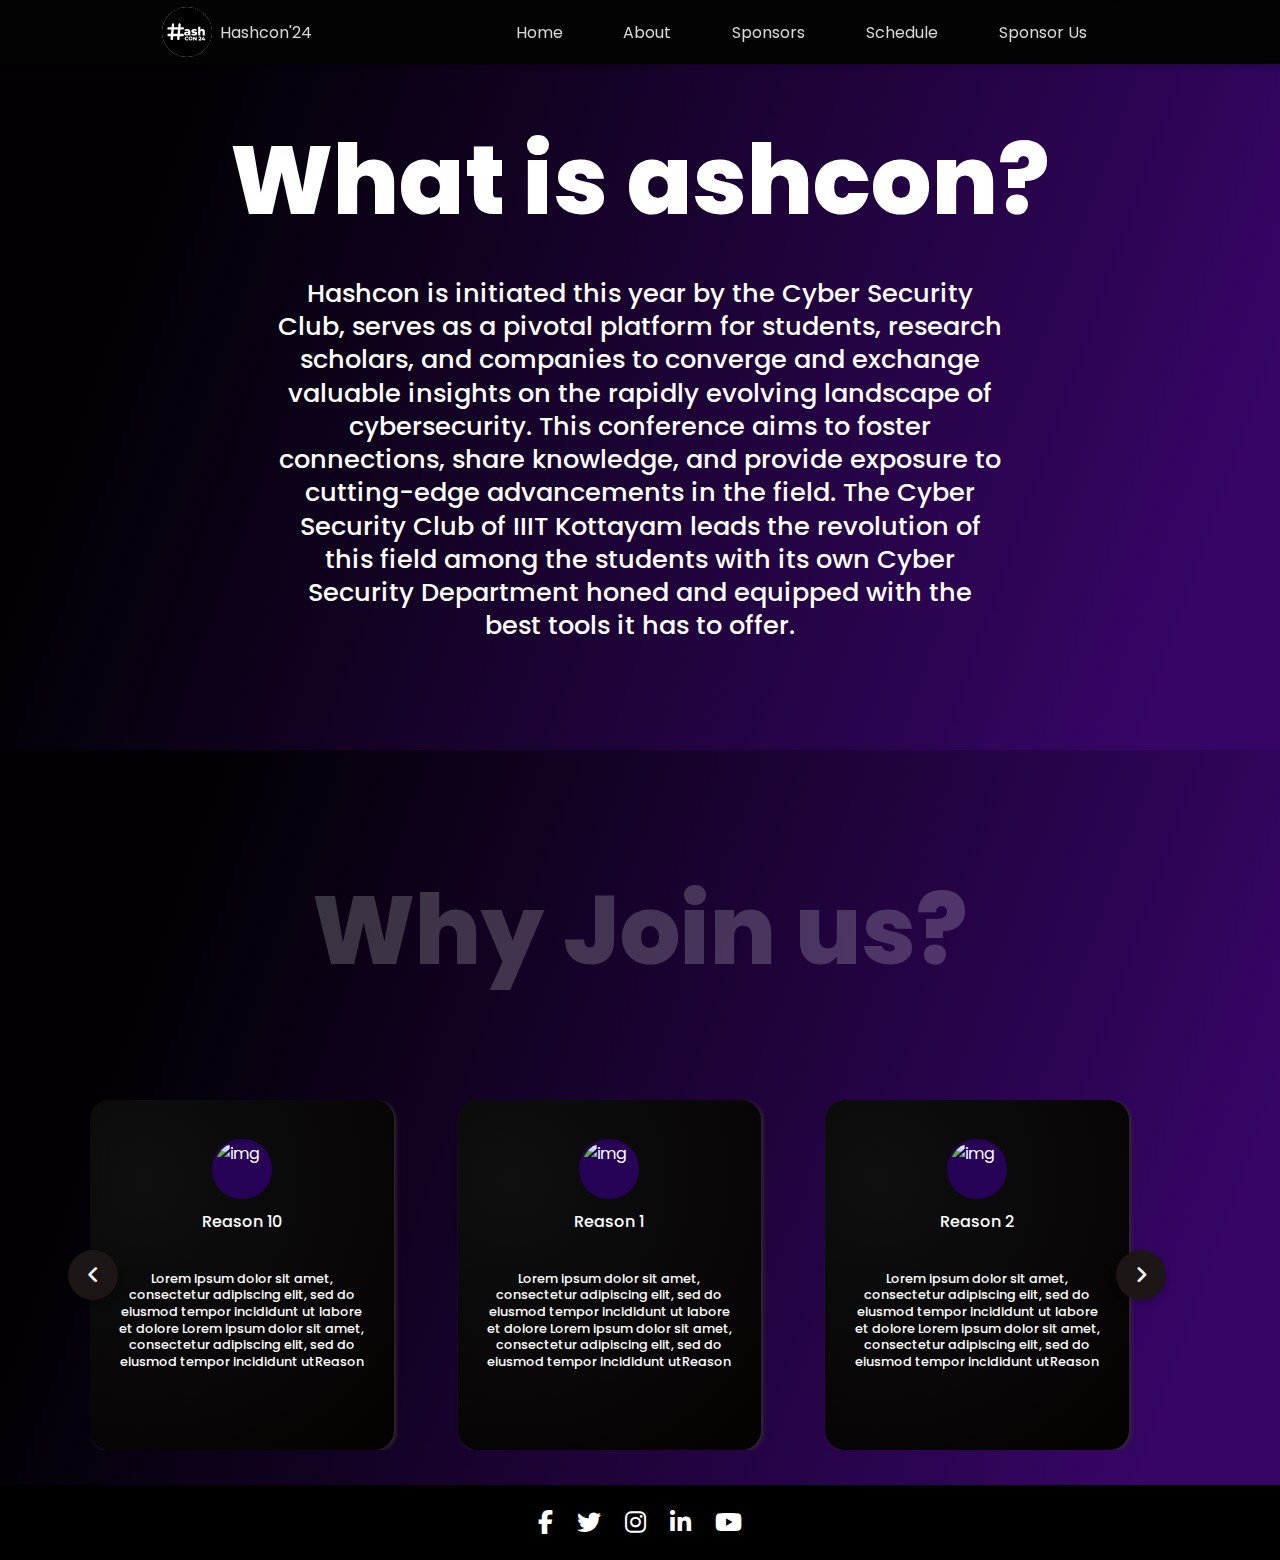
==== commit 780a0b40: "Update index.html" ====
--- a/index.html
+++ b/index.html
@@ -145,6 +145,6 @@
             </div>
         </footer>
     </div>
-        <script src="script.js"></script>
+        <script defer src="script.js"></script>
     </body>
 </html>
